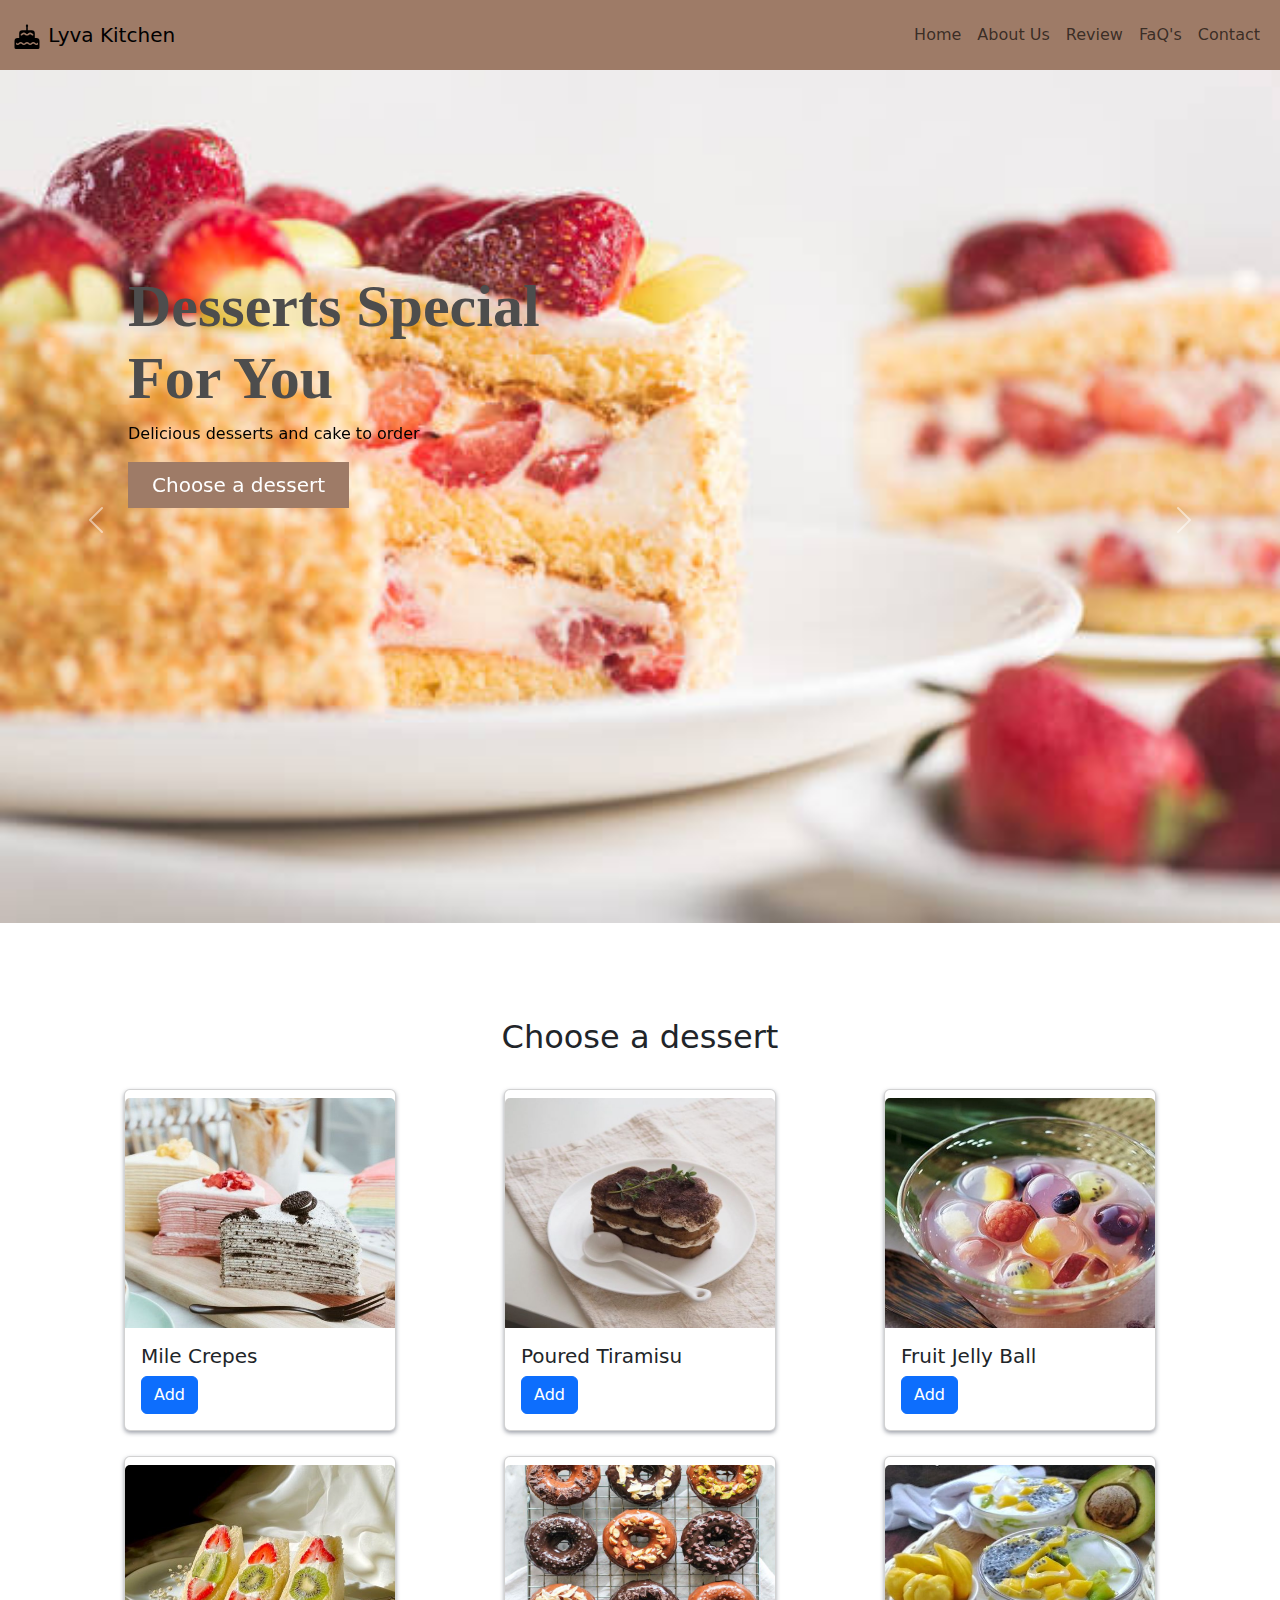
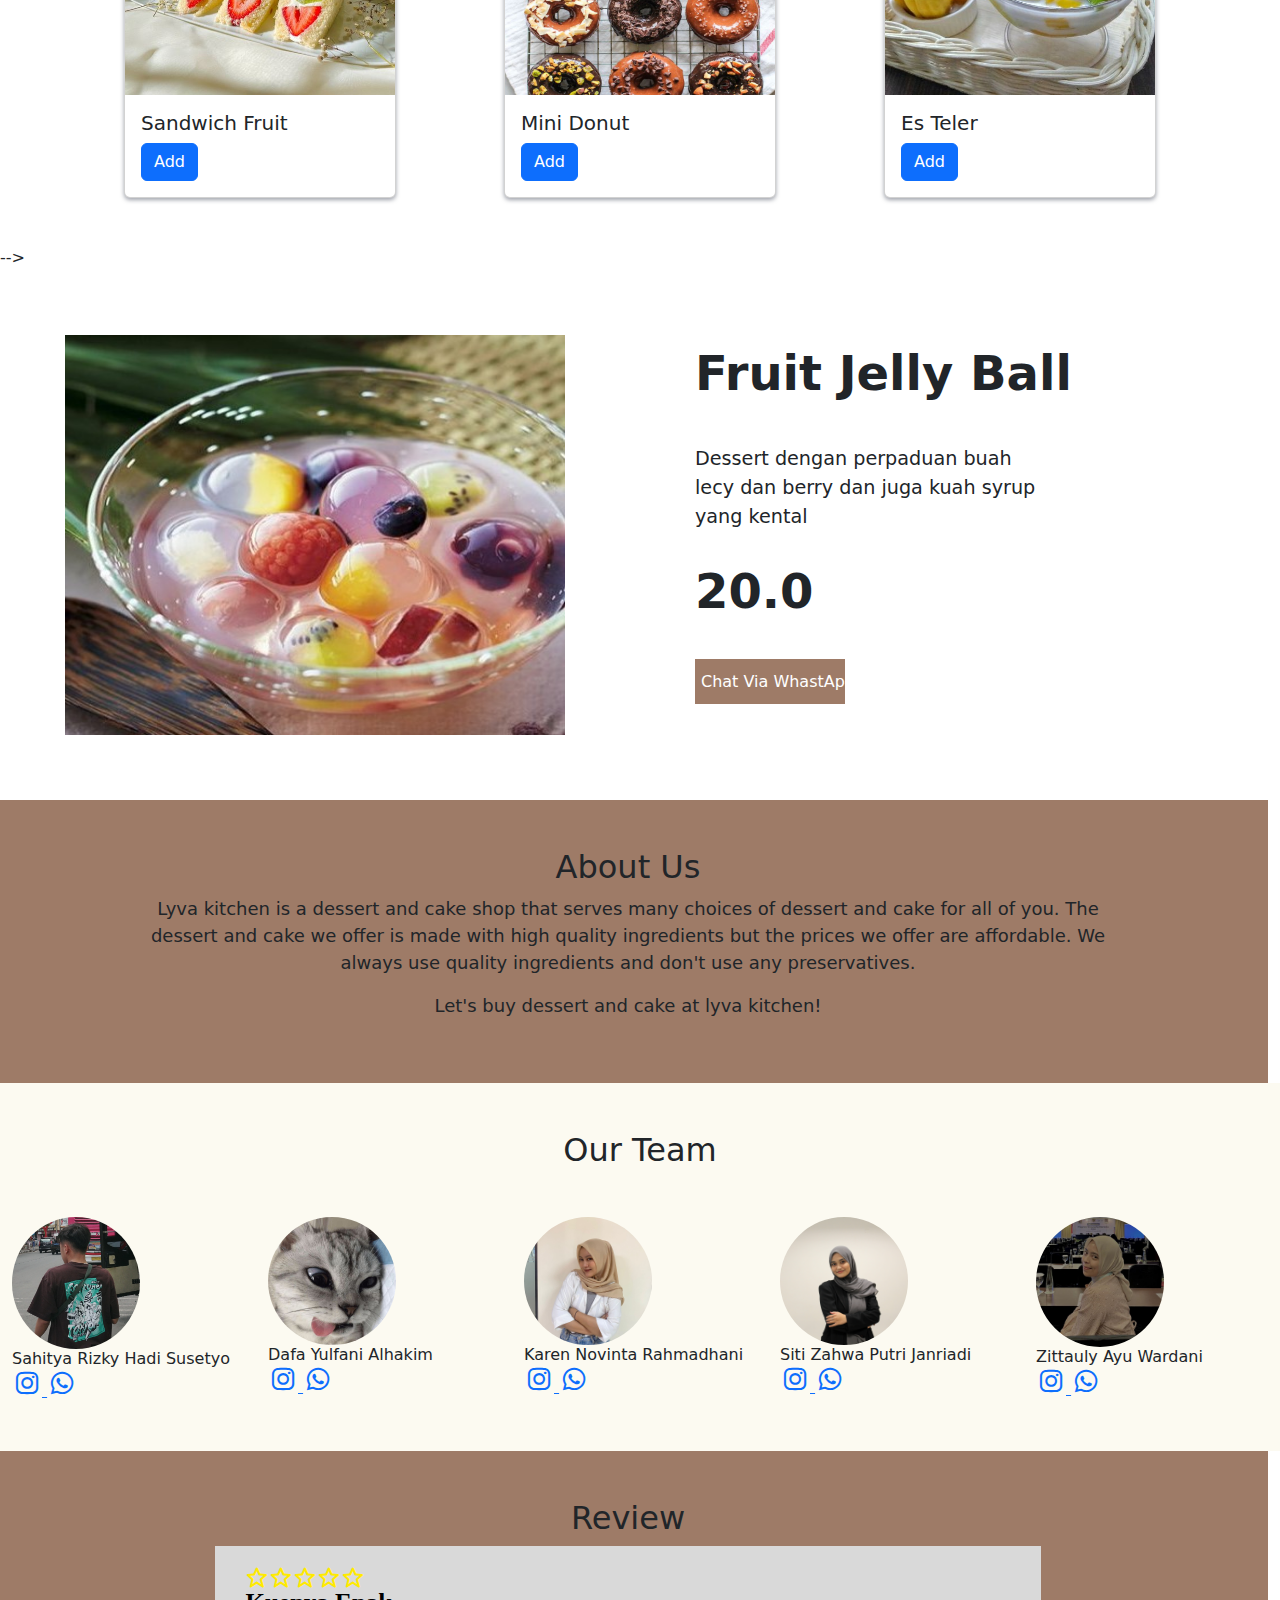
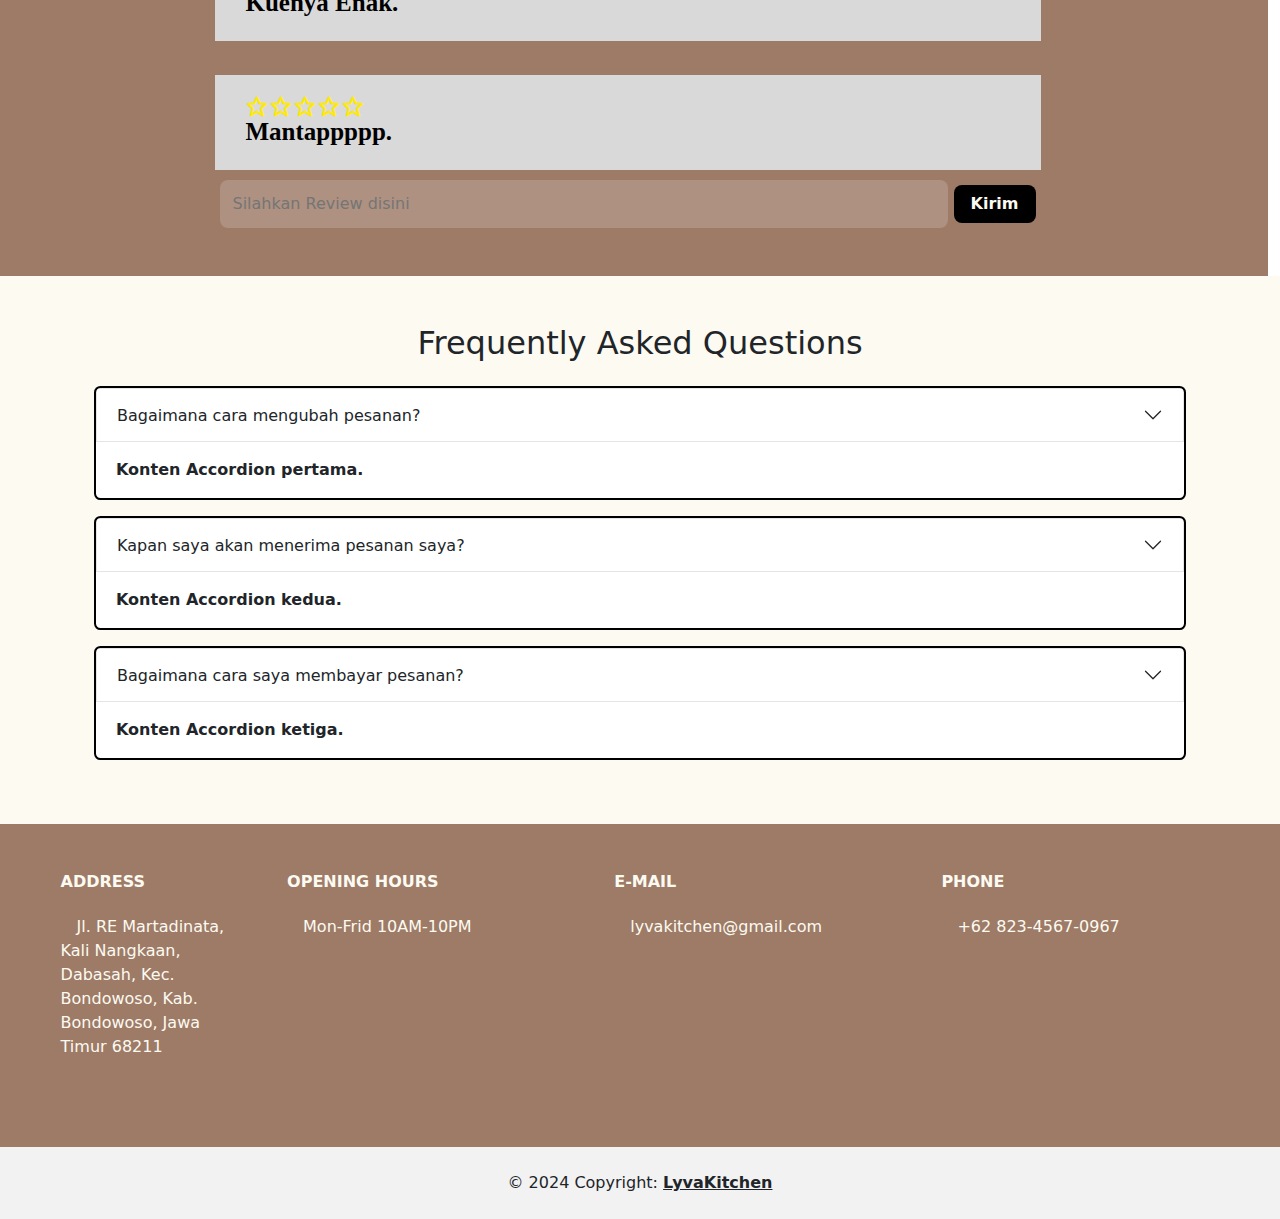
==== index.html @ 497e08cb "upload web" ====
<!DOCTYPE html>
<html lang="en">
<head>
    <meta charset="UTF-8">
    <meta name="viewport" content="width=device-width, initial-scale=1.0">
    <title>Document</title>

    <link rel="stylesheet" href="style.css">

    <!--Icon-->
    <link rel="stylesheet" href="https://cdn.jsdelivr.net/npm/boxicons@2.1.0/css/boxicons.min.css">

    <!-- Bootstrap CSS v5.2.1 -->
    <link href="https://cdn.jsdelivr.net/npm/bootstrap@5.3.3/dist/css/bootstrap.min.css" rel="stylesheet"
        integrity="sha384-QWTKZyjpPEjISv5WaRU9OFeRpok6YctnYmDr5pNlyT2bRjXh0JMhjY6hW+ALEwIH" crossorigin="anonymous" />
</head>
<body>
    <!--Navbar-->
    <nav class="navbar navbar-expand sticky-top" style="background-color: #9E7B67; height: 70px;">
        <div class="container-fluid">
            <div class="collapse navbar-collapse">
                <a class="navbar-brand me-auto" href="#">
                    <img src="assets/logocake.svg" alt="logo" width="30" height="25">
                    Lyva Kitchen
                </a>
                <ul class="navbar-nav">
                    <li class="navbar-item">
                        <a class="nav-link" href="#Home">Home</a>
                    </li>
                    <li class="navbar-item">
                        <a class="nav-link" href="#AboutUs">About Us</a>
                    </li>
                    <li class="navbar-item">
                        <a class="nav-link" href="#Review">Review</a>
                    </li>
                    <li class="navbar-item">
                        <a class="nav-link" href="#Faq's">FaQ's</a>
                    </li>
                    <li class="navbar-item">
                        <a class="nav-link" href="#Contact">Contact</a>
                    </li>
                </ul>
            </div>
        </div>
    </nav> 

    <!--HomePage(Carousel)-->
    <section id="Home">
    <div id="carouselExample" class="carousel slide">
      <div class="carousel-inner">
        <div class="carousel-item active">
          <img src="assets/carousel(1).jpg" class="d-block w-100" alt="...">
        </div>
        <div class="carousel-item">
          <img src="assets/carousel(2).jpg" class="d-block w-100" alt="...">
        </div>
        <div class="carousel-item">
          <img src="assets/carousel(3).jpg" class="d-block w-100" alt="...">
        </div>
      </div>
      <button class="carousel-control-prev" type="button" data-bs-target="#carouselExample" data-bs-slide="prev">
        <span class="carousel-control-prev-icon" aria-hidden="true"></span>
        <span class="visually-hidden">Previous</span>
      </button>
      <button class="carousel-control-next" type="button" data-bs-target="#carouselExample" data-bs-slide="next">
        <span class="carousel-control-next-icon" aria-hidden="true"></span>
        <span class="visually-hidden">Next</span>
      </button>
    </div>
    <div class="header-text fw-bold">
      <h1>Desserts Special For You</h1>
      <p>Delicious desserts and cake to order</p>
      <button href=main.html class="choose-btn text-white px-4 py-2">Choose a dessert</button>
    </div>
  </section>

    <!--Choose a dessert-->
    <div id="menu" class="container mt-5 mb-5">
      <h2 class="judul-section text-center">Choose a dessert</h2>
      <div class="row row-cols-1 row-cols-md-3 g-6">
        <div class="col">
          <div class="card">
          <img src="assets/mile crepes.jpg" class="card-img-top mt-2" alt="..." />
          <div class="card-body">
            <h5 class="card-title">Mile Crepes</h5>
            <a href="#" class="btn btn-primary">Add</a>
          </div>
        </div>
      </div>

      <div class="col">
        <div class="card">
          <img src="assets/poured tiramisu.jpg" class="card-img-top mt-2" alt="..." />
          <div class="card-body">
            <h5 class="card-title">Poured Tiramisu</h5>
            <a href="#" class="btn btn-primary">Add</a>
          </div>
        </div>
      </div>

      <div class="col">
        <div class="card">
          <img src="assets/fruit jely ball.jpg" class="card-img-top mt-2" alt="..." />
          <div class="card-body">
            <h5 class="card-title">Fruit Jelly Ball</h5>
            <a href="#" class="btn btn-primary">Add</a>
          </div>
        </div>
      </div>

        <div class="col">
          <div class="card">
          <img src="assets/sandwich fruit.jpg" class="card-img-top mt-2" alt="..." />
          <div class="card-body">
            <h5 class="card-title">Sandwich Fruit</h5>
            <a href="#" class="btn btn-primary">Add</a>
          </div>
        </div>
      </div>

      <div class="col">
        <div class="card">
          <img src="assets/mini donut.jpg" class="card-img-top mt-2" alt="..." />
          <div class="card-body">
            <h5 class="card-title">Mini Donut</h5>
            <a href="#" class="btn btn-primary">Add</a>
          </div>
        </div>
      </div>

      <div class="col">
        <div class="card">
          <img src="assets/es teler.jpg" class="card-img-top mt-2" alt="..." />
          <div class="card-body">
            <h5 class="card-title">Es Teler</h5>
            <a href="#" class="btn btn-primary">Add</a>
          </div>
        </div>
      </div>
      </div>
    </div> -->

    <!--Pricing-->
    <main>
			<div class="content">
				<img src="assets/fruit jely ball.jpg" class="img-content" alt="">
			</div>
			<div class="container-content">
				<div class="main-content">
					<h1>Fruit Jelly Ball</h1>
				</div>
				<div class="keterangan">
					<P>Dessert dengan perpaduan buah <br>lecy dan berry dan juga kuah syrup <br>yang kental</P>
				</div>
				<div class="harga">
					<p>20.0</p>
				</div>
				<form action="https://wa.me/6285879056125">
					<input class="mt-3" type="submit" href="" value="Chat Via WhastApp" id="submit">
				</form>
			</div>
	  </main>

    <!--About Us-->
    <section id="AboutUs" class="row justify-content-center w-100" style="box-sizing: border-box; background-color: #9E7B67;">
            <div class="col-10 text-center p-5">
                <h2>About Us</h2>
                <p class="fw-medium" style="font-size: 18px;">
                    Lyva kitchen is a dessert and cake shop that serves many choices of dessert and cake for all of you. 
                    The dessert and cake we offer is made with high quality ingredients but the prices we offer are affordable. 
                    We always use quality ingredients and don't use any preservatives.</p>
                <p class="fw-medium" style="font-size: 18px;">
                    Let's buy dessert and cake at lyva kitchen!</p>
            </div>
    </section>

    <!--Our Team-->
    <div class="container-fluid align-items-center py-5" style="background-color: #FCFAF1;">
      <h2 class="text-center mb-5">Our Team</h2>

        <div class="row">
          <div class="col">
            <img src="assets/sahit.jpg" class="rounded-circle" style="width: 8rem;">
            <h6 class="card-title">Sahitya Rizky Hadi Susetyo</h6>
            <!--icon instagram-->
            <a href="https://www.instagram.com/sahit.yaa?igsh=ajBsc2J5OXdwbTY1" target="_blank">
              <i class='bx bxl-instagram' style='font-size:30px;'></i>
            </a>
            <!--Icon whatsApp-->
            <a href="https://wa.me/+62895339385652" target="_blank">
              <i class='bx bxl-whatsapp' style='font-size:30px;'></i>
            </a>
          </div>

          <div class="col">
            <img src="assets/kucing1.jpg" class="rounded-circle" style="width: 8rem;">
            <h6 class="card-title">Dafa Yulfani Alhakim</h6>
            <!--icon instagram-->
            <a href="https://www.instagram.com/sahit.yaa?igsh=ajBsc2J5OXdwbTY1" target="_blank">
              <i class='bx bxl-instagram' style='font-size:30px;'></i>
            </a>
            <!--Icon whatsApp-->
            <a href="https://wa.me/+6285741078343" target="_blank">
              <i class='bx bxl-whatsapp' style='font-size:30px;'></i>
            </a>
          </div>

          <div class="col">
            <img src="assets/karen.jpg" class="rounded-circle" style="width: 8rem;">
            <h6 class="card-title">Karen Novinta Rahmadhani</h6>
            <!--icon instagram-->
            <a href="https://www.instagram.com/karennovitaa?igsh=MTY2ZmtmMGpqb3Q3eQ==" target="_blank">
              <i class='bx bxl-instagram' style='font-size:30px;'></i>
            </a>
            <!--Icon whatsApp-->
            <a href="https://wa.me/+628386467271" target="_blank">
              <i class='bx bxl-whatsapp' style='font-size:30px;'></i>
            </a>
          </div>

          <div class="col">
            <img src="assets/zahwa.jpg" class="rounded-circle" style="width: 8rem;">
            <h6 class="card-title">Siti Zahwa Putri Janriadi</h6>
            <!--icon instagram-->
            <a href="https://www.instagram.com/szaaahwa" target="_blank">
              <i class='bx bxl-instagram' style='font-size:30px;'></i>
            </a>
            <!--Icon whatsApp-->
            <a href="https://wa.me/+6285156998130" target="_blank">
              <i class='bx bxl-whatsapp' style='font-size:30px;'></i>
            </a>
          </div>

          <div class="col">
            <img src="assets/zitta.jpg" class="rounded-circle" style="width: 8rem;">
            <h6 class="card-title">Zittauly Ayu Wardani</h6>
            <!--icon instagram-->
            <a href="https://www.instagram.com/zittawardani?igsh=MTZlNnVpd2tkZXZ5MA%3D%3D&utm_source=qr" target="_blank">
              <i class='bx bxl-instagram' style='font-size:30px;'></i>
            </a>
            <!--Icon whatsApp-->
            <a href="https://wa.me/+6283847663334" target="_blank">
              <i class='bx bxl-whatsapp' style='font-size:30px;'></i>
            </a>
          </div>
        </div>
    </div>

    <!--Review-->
    <section id="Review" class="row justify-content-center w-100"
        style="box-sizing: border-box; background-color: #9E7B67;">
            <div class="col-10 text-center p-5">
                <h2>Review</h2>
                <div class="rating-container">
                  <div class="rating-bintang">
                      <i class='bx bx-star bintang1 inactive' style='color: #ffea00'  ></i>
                      <i class='bx bx-star bintang2' style='color:#ffea00'  ></i>
                      <i class='bx bx-star bintang3' style='color:#ffea00'  ></i>
                      <i class='bx bx-star bintang4' style='color:#ffea00'  ></i>
                      <i class='bx bx-star bintang5' style='color:#ffea00'  ></i>
                  </div>
                  <div class="comment">
                      <p> Kuenya Enak.</p>
                  </div>
              </div>
              <br>
              <div class="rating-container2">
                  <div class="rating-bintang2">
                      <i class='bx bx-star bintang1 inactive' style='color: #ffea00'  ></i>
                      <i class='bx bx-star bintang2' style='color:#ffea00'  ></i>
                      <i class='bx bx-star bintang3' style='color:#ffea00'  ></i>
                      <i class='bx bx-star bintang4' style='color:#ffea00'  ></i>
                      <i class='bx bx-star bintang5' style='color:#ffea00'  ></i>
                  </div>
                  <div class="comment-2">
                      <p> Mantappppp.</p>
                  </div>
              </div>
                      <input type="text" class="rounded-3 border-0 w-75 " placeholder="Silahkan Review disini"
                          style="padding: 12px; background-color: rgba(239, 236, 236, 0.2); box-sizing: border-box; outline: none; color: #FCFAF1;">
                      <button type="button" class="btn rounded-3 fw-bold px-3"
                          style="background-color: #000000; color: #FCFAF1;">Kirim</button>
                  </div>
              </div>
            </div>
    </section>

    <!--FaQ's-->
    <section id="Faq's" style="background-color: #FCFAF1;">
      <div class="container py-5">
          <h2 class="text-center">Frequently Asked Questions</h2>
          
            <div class="container mt-4">
              <div class="accordion accordion-flush" id="accordionFlushExample">
                <div class="accordion-item"
                  style="border: 2px solid #000000; border-radius: 0.40rem; margin-bottom: 1rem;">
                  <h2 class="accordion-header">
                      <button class="accordion-button collapsed" type="button" data-bs-toggle="collapse"
                          data-bs-target="#flush-collapseOne" aria-expanded="false"
                          aria-controls="flush-collapseOne"
                          style="background: transparent; outline: none; border: 1px solid rgba(0,0,0,0.1); font-weight: 500; box-shadow: none; border: 1px solid rgba(0,0,0,0.1);">
                          Bagaimana cara mengubah pesanan?
                      </button>
                    </h2>
                    <div id="flush-collapseOne" class="accordion-collapse collapse show" aria-labelledby="headingOne" data-bs-parent="#accordionExample">
                        <div class="accordion-body">
                            <strong>Konten Accordion pertama.</strong>
                        </div>
                    </div>
                </div>
                <div class="accordion-item"
                  style="border: 2px solid #000000; border-radius: 0.40rem; margin-bottom: 1rem;">
                  <h2 class="accordion-header">
                      <button class="accordion-button collapsed" type="button" data-bs-toggle="collapse"
                          data-bs-target="#flush-collapseTwo" aria-expanded="false"
                          aria-controls="flush-collapseTwo"
                          style="background: transparent; outline: none; border: 1px solid rgba(0,0,0,0.1); font-weight: 500; box-shadow: none; border: 1px solid rgba(0,0,0,0.1);">
                          Kapan saya akan menerima pesanan saya?
                      </button>
                    </h2>
                    <div id="flush-collapseTwo" class="accordion-collapse collapse show" aria-labelledby="headingTwo" data-bs-parent="#accordionExample">
                        <div class="accordion-body">
                            <strong>Konten Accordion kedua.</strong>
                        </div>
                    </div>
                </div>
                <div class="accordion-item"
                  style="border: 2px solid #000000; border-radius: 0.40rem; margin-bottom: 1rem;">
                  <h2 class="accordion-header">
                      <button class="accordion-button collapsed" type="button" data-bs-toggle="collapse"
                          data-bs-target="#flush-collapseThree" aria-expanded="false"
                          aria-controls="flush-collapseThree"
                          style="background: transparent; outline: none; border: 1px solid rgba(0,0,0,0.1); font-weight: 500; box-shadow: none; border: 1px solid rgba(0,0,0,0.1);">
                          Bagaimana cara saya membayar pesanan?
                      </button>
                    </h2>
                    <div id="flush-collapseThree" class="accordion-collapse collapse show" aria-labelledby="headingThree" data-bs-parent="#accordionExample">
                        <div class="accordion-body">
                            <strong>Konten Accordion ketiga.</strong>
                        </div>
                    </div>
                </div>
            </div>
        </div>
      </section>

      <!--Footer-->
      <footer id="Contact" class="container-fluid p-5" style="background-color: #9E7B67; color: #FCFAF1;">
        <div class="row justify-content-between">
          <div class="col-md-3 col-lg-2 col-xl-2 mx-auto mb-4">
            <h6 class="text-uppercase fw-bold mb-4">Address</h6>
            <p><i class="fas fa-home me-3"></i>Jl. RE Martadinata, Kali Nangkaan, Dabasah, Kec. Bondowoso, Kab. Bondowoso, Jawa Timur 68211</p>
          </div>
          <div class="col-md-4 col-lg-3 col-xl-3 mx-auto mb-md-0 mb-4">
            <h6 class="text-uppercase fw-bold mb-4">Opening Hours</h6>
            <p><i class="fas fa-home me-3"></i>Mon-Frid 10AM-10PM</p>
          </div>
          <div class="col-md-4 col-lg-3 col-xl-3 mx-auto mb-md-0 mb-4">
            <h6 class="text-uppercase fw-bold mb-4">E-mail</h6>
            <p><i class="fas fa-envelope me-3"></i>lyvakitchen@gmail.com</p>
          </div>
          <div class="col-md-4 col-lg-3 col-xl-3 mx-auto mb-md-0 mb-4">
            <h6 class="text-uppercase fw-bold mb-4">Phone</h6>
            <p><i class="fas fa-phone me-3"></i>+62 823-4567-0967</p>
          </div>
        </div>
      </footer>

        <!-- Copyright -->
        <div class="text-center p-4" style="background-color: rgba(0, 0, 0, 0.05);">© 2024 Copyright:
          <a class="text-reset fw-bold" href="https://www.instagram.com/lvya.kitchen?igsh=MXRzaGJobHVqZHUyNQ==">LyvaKitchen</a>
        </div>
      
                

    <!-- Bootstrap JavaScript Libraries -->
    <script src="https://cdn.jsdelivr.net/npm/@popperjs/core@2.11.8/dist/umd/popper.min.js"
        integrity="sha384-I7E8VVD/ismYTF4hNIPjVp/Zjvgyol6VFvRkX/vR+Vc4jQkC+hVqc2pM8ODewa9r" crossorigin="anonymous">
    </script>

    <script src="https://cdn.jsdelivr.net/npm/bootstrap@5.3.3/dist/js/bootstrap.min.js"
        integrity="sha384-0pUGZvbkm6XF6gxjEnlmuGrJXVbNuzT9qBBavbLwCsOGabYfZo0T0to5eqruptLy" crossorigin="anonymous">
    </script>
</body>
</html>
---- style.css ----
.carousel-item{
    width: 100vw;
    height: 100vh;
}
.header-text{
    position: absolute;
    top: 30%;
    left: 10%;
    z-index: 2;
    text-align: left;
}
.header-text h1{
    word-wrap: break-word;
    width: 500px;
    font-family: MADE Outer Sans;
    font-weight: bold;
    font-size: 60px;
    color: #4D4D4D;
}

.header-text p{
    font-weight:lighter;
    color: #000000;
}

.choose-btn{
    background-color: #9E7B67;
    outline: none;
    border: none;
    font-size: 20px;
    color: #FFFFFF;
    font-weight: lighter;
}

main{
    display: flex; 
     padding: 5px;
     margin: 0;
   }
   .img-content{
     width: 500px;
     height: 400px;
   }
   
   .content{
     padding: 30px;
     margin: 30px;
   
   }
   
   .container-content{
     padding: 30px;
     margin: 40px;
     display: flex;
     flex-direction: column;
   }
   
   
   .main-content{
    height: 100px;
   }
   
   .main-content h1{
     font-size: 3rem;
     font-weight: bolder;
   }
   
   .keterangan{
     font-size: larger;
     height: 110px;
   }
   
   
   .harga{
     font-size: 3rem;
     font-weight: bolder;
     margin-top: 0;
   }
   
   
   #submit{
     text-decoration: none;
     height: 45px;
     width: 150px;   
     border: none;
     background-color: #9E7B67;
     color: white;  
   }
   #submit:hover{
     transform: scale(1.2) translateY(10px);
     transition: .4s;
   }
   
   /* Responsive styles */
   @media only screen and (max-width: 576px) {
     /* Styles for extra small devices (phones) */
     .img-content {
       width: 100%;
       height: auto;
     }
     main{
       flex-direction: column;
     }
     .content {
       padding: 15px;
       margin: 15px;
     }
   
     .container-content {
       padding: 15px;
       margin: 20px;
     }
   
     .main-content h1 {
       font-size: 2rem;
     }
   
     .keterangan {
       height: auto;
     }
   
     .harga {
       font-size: 2rem;
     }
   }
   
   @media only screen and (min-width: 577px) and (max-width: 768px) {
     /* Styles for small devices (phones in landscape, small tablets) */
     .img-content {
       width: 100%;
       height: auto;
     }
   
     .content {
       padding: 20px;
       margin: 20px;
     }
     main{
       flex-direction: column;
     }
     .container-content {
       padding: 20px;
       margin: 30px;
     }
   
     .main-content h1 {
       font-size: 2.5rem;
     }
   
     .keterangan {
       height: auto;
     }
   
     .harga {
       font-size: 2.5rem;
     }
   }
   
   @media only screen and (min-width: 769px) and (max-width: 992px) {
     /* Styles for medium devices (tablets, laptops) */
     .img-content {
       width: 100%;
       height: auto;
     }
   
     .content {
       padding: 25px;
       margin: 25px;
     }
   
     .container-content {
       padding: 25px;
       margin: 35px;
     }
   
     .main-content h1 {
       font-size: 2.8rem;
     }
   
     .keterangan {
       height: auto;
     }
   
     .harga {
       font-size: 2.8rem;
     }
   }
   
   @media only screen and (min-width: 993px) and (max-width: 1200px) {
     /* Styles for large devices (desktops) */
     .img-content {
       width: 100%;
       height: auto;
     }
   
     .content {
       padding: 30px;
       margin: 30px;
     }
   
     .container-content {
       padding: 30px;
       margin: 40px;
     }
   
     .main-content h1 {
       font-size: 3rem;
     }
   
     .keterangan {
       height: auto;
     }
   
     .harga {
       font-size: 3rem;
     }
   }
   
   /* Add more media queries as needed for larger screen sizes */
   

.card {
    width: 17rem;
    margin: auto;
    margin-top: 25px;
    background-color: whitesmoke;
    border: none;
    font-weight: bold;
    box-shadow: 0 2px 4px rgba(122, 127, 139, 0.726);
}

.card:hover {
    transform: scale(1.05);
    border: solid 2px #9E7B67;
}

.card img {
    height: 230px;
}

.menu {
    list-style-type: none;
    font-family: MADE Outer Sans;
    margin: 0;
    padding-top: 30px;
    padding-right: 30px;
    display: flex;

}
  
.menu li {
    margin-right: 40px; /* Atur jarak antara item menu */
}
  
.menu li:last-child {
    margin-right: 30px;
}
  
.menu li a {
    color: #9E7B67;
    text-decoration: none;
    transition: color 0.3s ease;
}

.center {
    font-size: 20px;
    margin: 20px auto;
    margin-bottom: 20px;
    text-align: center;
    width: 100%;
    color: #9E7B67;
    padding-bottom: 10px;
}

.rating-bintang{
    display: flex;
    cursor: pointer;
    font-size: 24px;
    width: 100%;
}

.comment{
    border: none;
    outline: none;
    background-color: #D9D9D9(169, 168, 168);
    font-weight: bold;
    font-family: Inter;
    font-size: 25px;
    margin: 0px auto;
    margin-bottom: 0px;
    text-align: left;
    width: 100%;
    color: black;
}

.rating-container{
    display: flex;
    flex-direction: column;
    width: 700px;
    background-color: #D9D9D9;
    padding: 20px;
    border-radius: 0px;
    gap: 10px;
    margin: 0 auto;
    width: 85%;
    padding-left: 30px;
    line-height: 5px;
}

.rating-bintang2{
    display: flex;
    cursor: pointer;
    font-size: 24px;
    width: 100%;
}

.comment-2{
    border: none;
    outline: none;
    background-color: #D9D9D9(169, 168, 168);
    font-family: Inter;
    font-weight: bold;
    font-size: 25px;
    margin: 0px auto;
    margin-bottom: 0px;
    text-align: left;
    width: 100%;
    color: black;
}

.rating-container2{
    display: flex;
    flex-direction: column;
    width: 700px;
    background-color: #D9D9D9;
    padding: 20px;
    border-radius: 0px;
    gap: 10px;
    margin: 10px auto;
    width: 85%;
    padding-left: 30px;
    line-height: 5px;
}
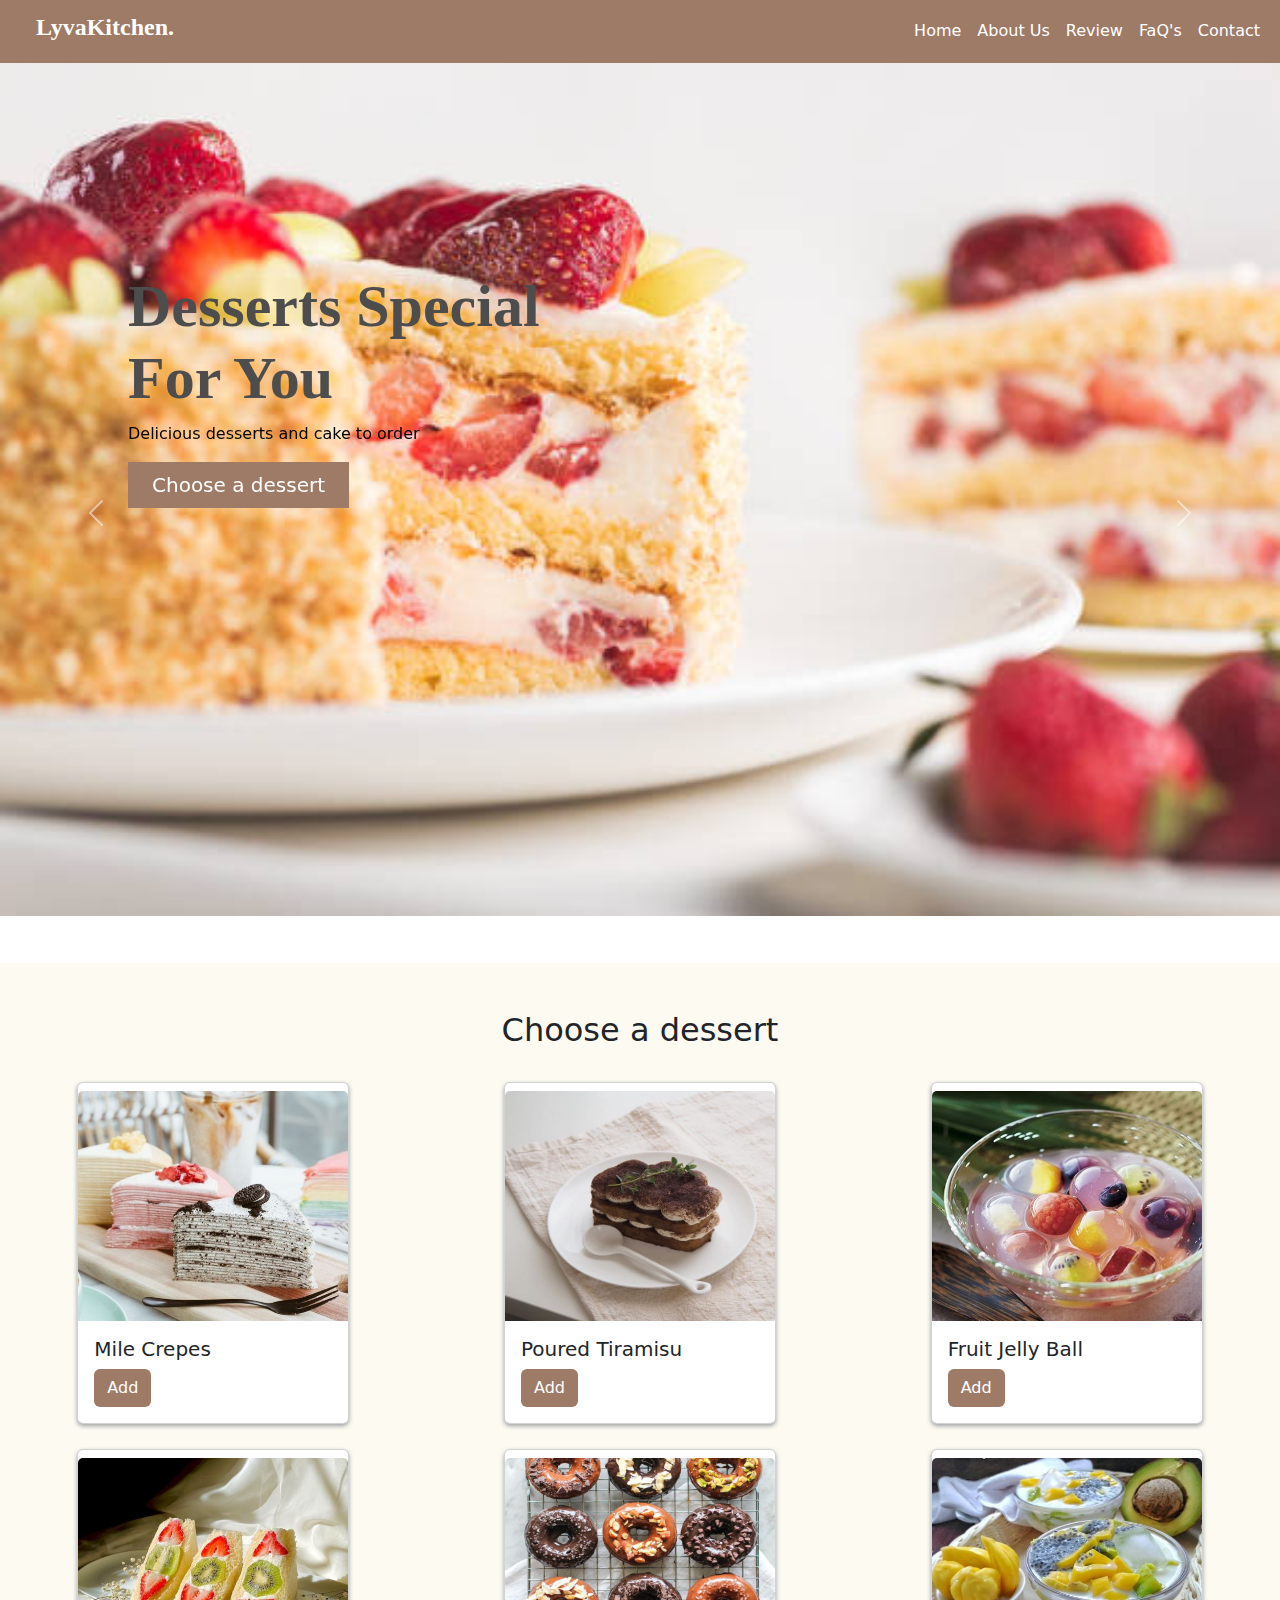
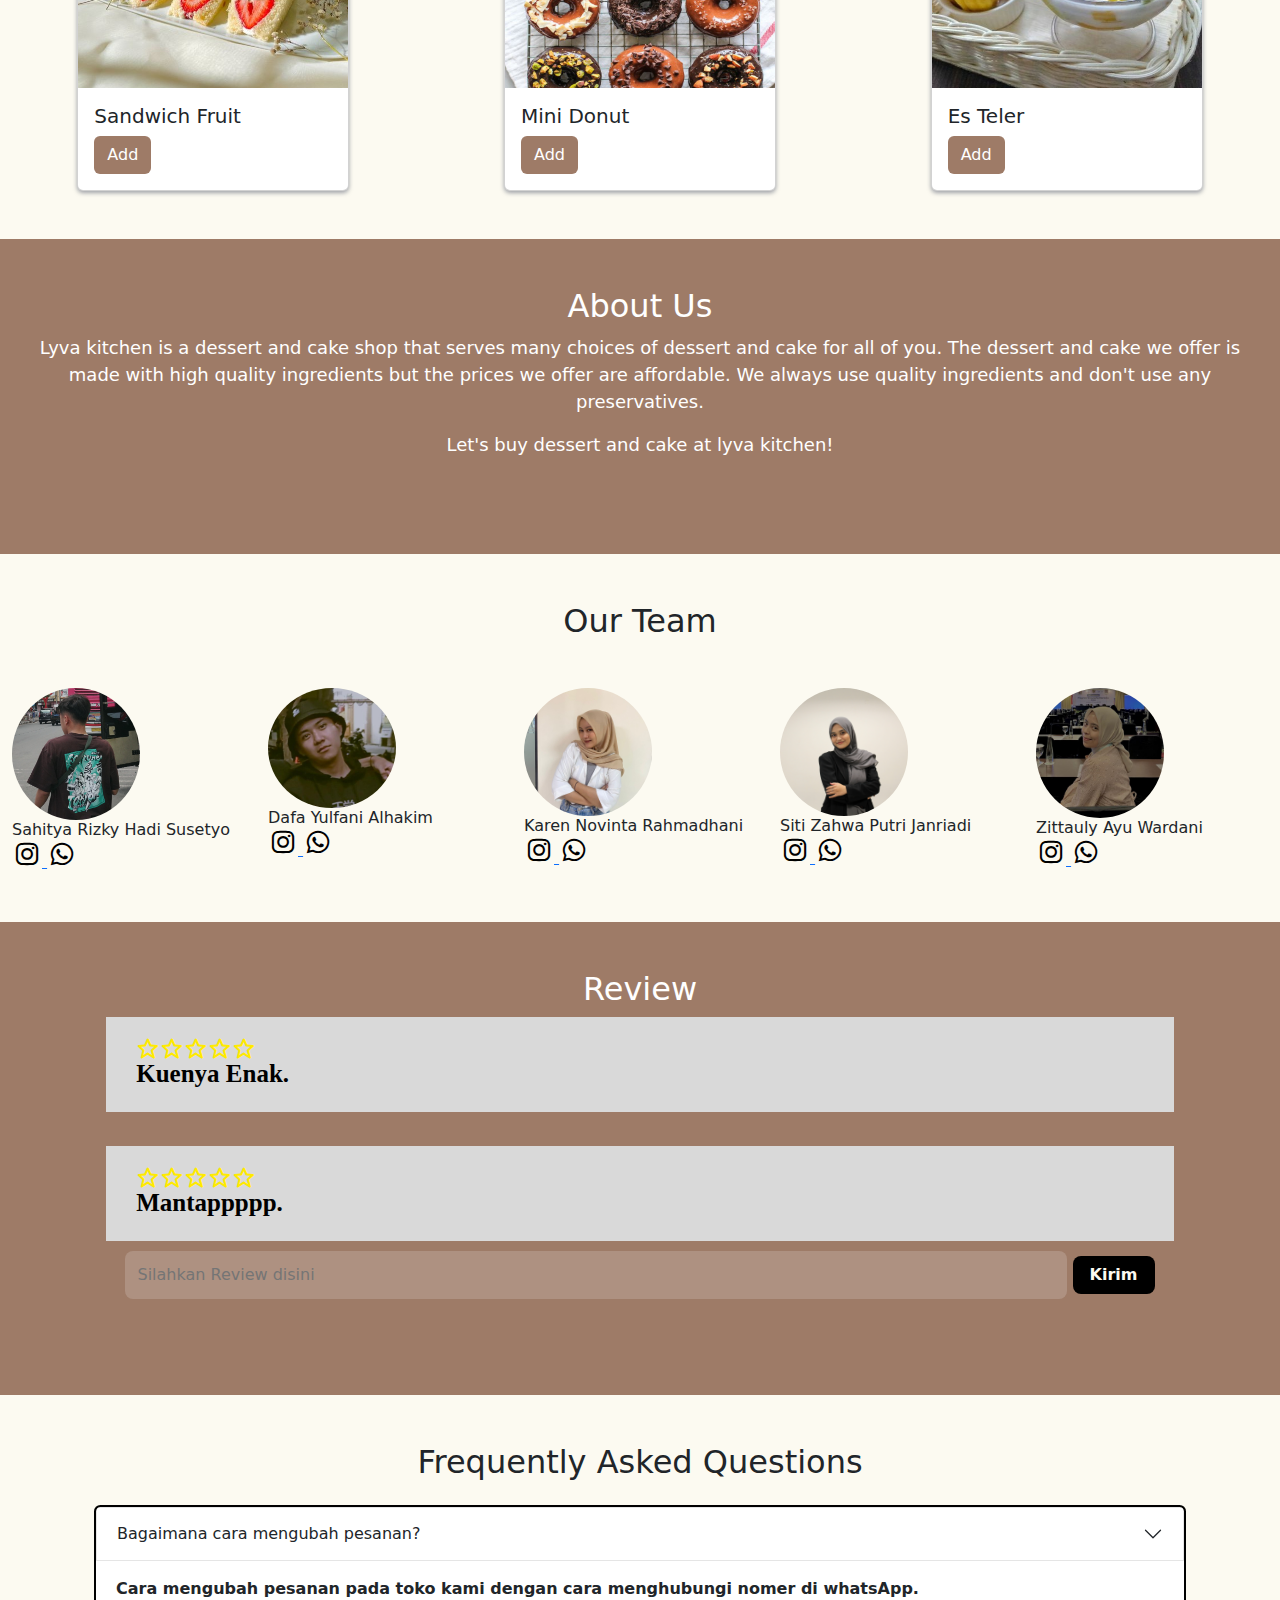
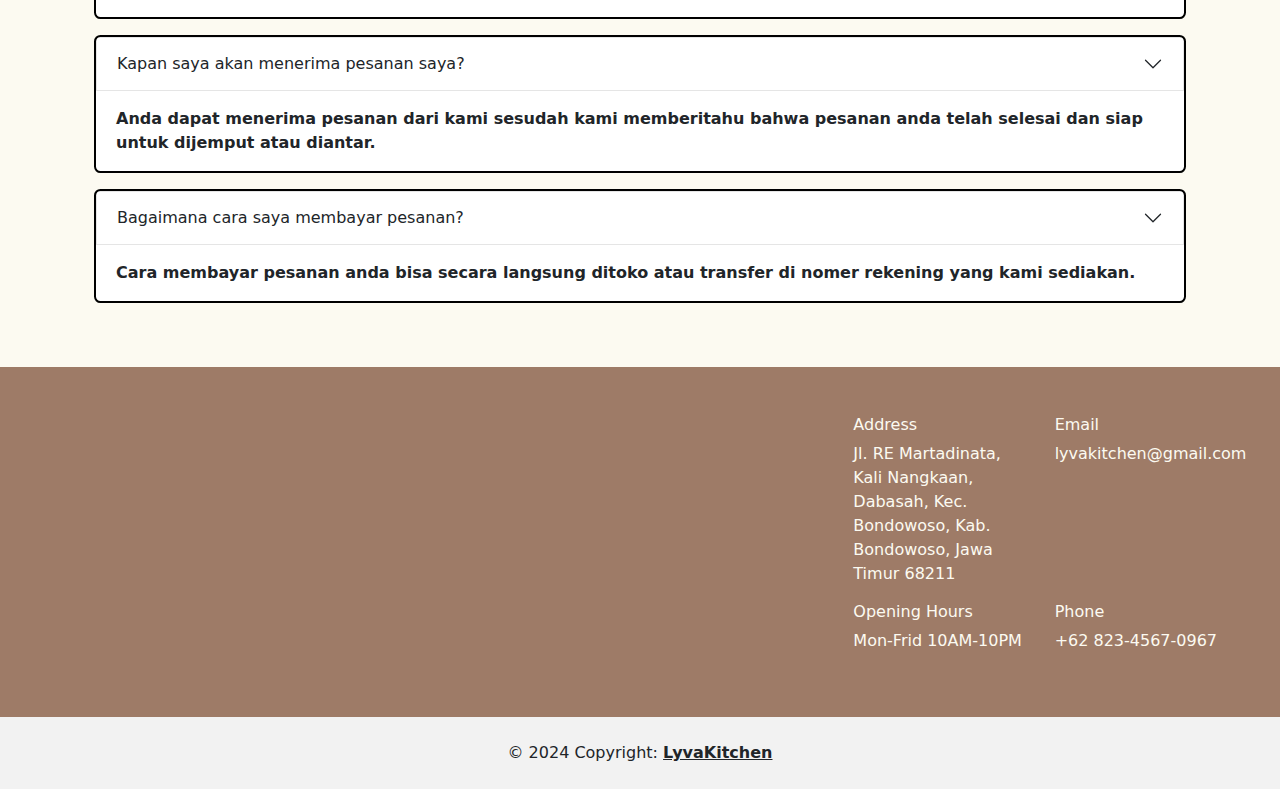
==== commit 37b27843: "first commit" ====
--- a/index.html
+++ b/index.html
@@ -3,7 +3,7 @@
 <head>
     <meta charset="UTF-8">
     <meta name="viewport" content="width=device-width, initial-scale=1.0">
-    <title>Document</title>
+    <title>Mini Project Team 5</title>
 
     <link rel="stylesheet" href="style.css">
 
@@ -16,28 +16,27 @@
 </head>
 <body>
     <!--Navbar-->
-    <nav class="navbar navbar-expand sticky-top" style="background-color: #9E7B67; height: 70px;">
+    <nav class="navbar navbar-expand sticky-top" style="background-color: #9E7B67;">
         <div class="container-fluid">
             <div class="collapse navbar-collapse">
-                <a class="navbar-brand me-auto" href="#">
-                    <img src="assets/logocake.svg" alt="logo" width="30" height="25">
-                    Lyva Kitchen
+                <a class="navbar-brand me-auto" href="#" >
+                  <h1 class="logo-text ms-4 fw-bolder">LyvaKitchen.</h1>
                 </a>
                 <ul class="navbar-nav">
                     <li class="navbar-item">
-                        <a class="nav-link" href="#Home">Home</a>
-                    </li>
-                    <li class="navbar-item">
-                        <a class="nav-link" href="#AboutUs">About Us</a>
-                    </li>
-                    <li class="navbar-item">
-                        <a class="nav-link" href="#Review">Review</a>
-                    </li>
-                    <li class="navbar-item">
-                        <a class="nav-link" href="#Faq's">FaQ's</a>
-                    </li>
-                    <li class="navbar-item">
-                        <a class="nav-link" href="#Contact">Contact</a>
+                        <a class="nav-link" style="color: white;" href="#Home">Home</a>
+                    </li>
+                    <li class="navbar-item">
+                        <a class="nav-link" style="color: white;" href="#AboutUs">About Us</a>
+                    </li>
+                    <li class="navbar-item">
+                        <a class="nav-link" style="color: white;" href="#Review">Review</a>
+                    </li>
+                    <li class="navbar-item">
+                        <a class="nav-link" style="color: white;" href="#Faq's">FaQ's</a>
+                    </li>
+                    <li class="navbar-item">
+                        <a class="nav-link" style="color: white;" href="#Contact">Contact</a>
                     </li>
                 </ul>
             </div>
@@ -70,12 +69,12 @@
     <div class="header-text fw-bold">
       <h1>Desserts Special For You</h1>
       <p>Delicious desserts and cake to order</p>
-      <button href=main.html class="choose-btn text-white px-4 py-2">Choose a dessert</button>
+      <button class="choose-btn text-white px-4 py-2"><a href="#menu" style="text-decoration: none; color: white;">Choose a dessert</a></button>
     </div>
   </section>
 
     <!--Choose a dessert-->
-    <div id="menu" class="container mt-5 mb-5">
+    <div id="menu" class="container-fluid align-items-center py-5" style="background-color: #FCFAF1;">
       <h2 class="judul-section text-center">Choose a dessert</h2>
       <div class="row row-cols-1 row-cols-md-3 g-6">
         <div class="col">
@@ -83,7 +82,7 @@
           <img src="assets/mile crepes.jpg" class="card-img-top mt-2" alt="..." />
           <div class="card-body">
             <h5 class="card-title">Mile Crepes</h5>
-            <a href="#" class="btn btn-primary">Add</a>
+            <a href="mile.html" class="btn" style="background-color: #9E7B67; color: #ffff;">Add</a>
           </div>
         </div>
       </div>
@@ -93,85 +92,64 @@
           <img src="assets/poured tiramisu.jpg" class="card-img-top mt-2" alt="..." />
           <div class="card-body">
             <h5 class="card-title">Poured Tiramisu</h5>
-            <a href="#" class="btn btn-primary">Add</a>
-          </div>
-        </div>
-      </div>
-
-      <div class="col">
+            <a href="poured.html" class="btn" style="background-color: #9E7B67; color: #ffff;">Add</a>
+          </div>
+        </div>
+      </div>
+
+      <div class="col" id="fruit-jelly-ball">
         <div class="card">
           <img src="assets/fruit jely ball.jpg" class="card-img-top mt-2" alt="..." />
           <div class="card-body">
             <h5 class="card-title">Fruit Jelly Ball</h5>
-            <a href="#" class="btn btn-primary">Add</a>
-          </div>
-        </div>
-      </div>
-
-        <div class="col">
+            <a href="fruitjelly.html" class="btn" style="background-color: #9E7B67; color: #ffff;">Add</a>
+          </div>
+        </div>
+      </div>
+
+        <div class="col" id="sandwich-fruit">
           <div class="card">
           <img src="assets/sandwich fruit.jpg" class="card-img-top mt-2" alt="..." />
           <div class="card-body">
             <h5 class="card-title">Sandwich Fruit</h5>
-            <a href="#" class="btn btn-primary">Add</a>
-          </div>
-        </div>
-      </div>
-
-      <div class="col">
+            <a href="sandwich.html" class="btn" style="background-color: #9E7B67; color: #ffff;">Add</a>
+          </div>
+        </div>
+      </div>
+
+      <div class="col" id="mini-donut">
         <div class="card">
           <img src="assets/mini donut.jpg" class="card-img-top mt-2" alt="..." />
           <div class="card-body">
             <h5 class="card-title">Mini Donut</h5>
-            <a href="#" class="btn btn-primary">Add</a>
-          </div>
-        </div>
-      </div>
-
-      <div class="col">
+            <a href="donut.html" class="btn" style="background-color: #9E7B67; color: #ffff;">Add</a>
+          </div>
+        </div>
+      </div>
+
+      <div class="col" id="es-teler">
         <div class="card">
           <img src="assets/es teler.jpg" class="card-img-top mt-2" alt="..." />
           <div class="card-body">
             <h5 class="card-title">Es Teler</h5>
-            <a href="#" class="btn btn-primary">Add</a>
-          </div>
-        </div>
-      </div>
-      </div>
-    </div> -->
-
-    <!--Pricing-->
-    <main>
-			<div class="content">
-				<img src="assets/fruit jely ball.jpg" class="img-content" alt="">
-			</div>
-			<div class="container-content">
-				<div class="main-content">
-					<h1>Fruit Jelly Ball</h1>
-				</div>
-				<div class="keterangan">
-					<P>Dessert dengan perpaduan buah <br>lecy dan berry dan juga kuah syrup <br>yang kental</P>
-				</div>
-				<div class="harga">
-					<p>20.0</p>
-				</div>
-				<form action="https://wa.me/6285879056125">
-					<input class="mt-3" type="submit" href="" value="Chat Via WhastApp" id="submit">
-				</form>
-			</div>
-	  </main>
+            <a href="esteler.html" class="btn" style="background-color: #9E7B67; color: #ffff;">Add</a>
+          </div>
+        </div>
+      </div>
+      </div>
+    </div>
 
     <!--About Us-->
-    <section id="AboutUs" class="row justify-content-center w-100" style="box-sizing: border-box; background-color: #9E7B67;">
-            <div class="col-10 text-center p-5">
-                <h2>About Us</h2>
-                <p class="fw-medium" style="font-size: 18px;">
-                    Lyva kitchen is a dessert and cake shop that serves many choices of dessert and cake for all of you. 
-                    The dessert and cake we offer is made with high quality ingredients but the prices we offer are affordable. 
-                    We always use quality ingredients and don't use any preservatives.</p>
-                <p class="fw-medium" style="font-size: 18px;">
-                    Let's buy dessert and cake at lyva kitchen!</p>
-            </div>
+    <section id="AboutUs" class="container-fluid align-items-center py-5" style="box-sizing: border-box; background-color: #9E7B67; color: white;">
+      <div class="text-center mb-5">
+        <h2>About Us</h2>
+          <p class="fw-medium" style="font-size: 18px;">
+            Lyva kitchen is a dessert and cake shop that serves many choices of dessert and cake for all of you. 
+            The dessert and cake we offer is made with high quality ingredients but the prices we offer are affordable. 
+            We always use quality ingredients and don't use any preservatives.</p>
+          <p class="fw-medium" style="font-size: 18px;">
+            Let's buy dessert and cake at lyva kitchen!</p>
+          </div>
     </section>
 
     <!--Our Team-->
@@ -184,24 +162,24 @@
             <h6 class="card-title">Sahitya Rizky Hadi Susetyo</h6>
             <!--icon instagram-->
             <a href="https://www.instagram.com/sahit.yaa?igsh=ajBsc2J5OXdwbTY1" target="_blank">
-              <i class='bx bxl-instagram' style='font-size:30px;'></i>
+              <i class='bx bxl-instagram' style='font-size:30px; color:#000000;'></i>
             </a>
             <!--Icon whatsApp-->
             <a href="https://wa.me/+62895339385652" target="_blank">
-              <i class='bx bxl-whatsapp' style='font-size:30px;'></i>
-            </a>
-          </div>
-
-          <div class="col">
-            <img src="assets/kucing1.jpg" class="rounded-circle" style="width: 8rem;">
+              <i class='bx bxl-whatsapp' style='font-size:30px;color:#000000;'></i>
+            </a>
+          </div>
+
+          <div class="col">
+            <img src="assets/dafa.png" class="rounded-circle" style="width: 8rem;">
             <h6 class="card-title">Dafa Yulfani Alhakim</h6>
             <!--icon instagram-->
-            <a href="https://www.instagram.com/sahit.yaa?igsh=ajBsc2J5OXdwbTY1" target="_blank">
-              <i class='bx bxl-instagram' style='font-size:30px;'></i>
+            <a href="https://www.instagram.com/dafa_alhakim?igsh=YzJ6eGFlN3RoMGFj" target="_blank">
+              <i class='bx bxl-instagram' style='font-size:30px;color:#000000;'></i>
             </a>
             <!--Icon whatsApp-->
             <a href="https://wa.me/+6285741078343" target="_blank">
-              <i class='bx bxl-whatsapp' style='font-size:30px;'></i>
+              <i class='bx bxl-whatsapp' style='font-size:30px;color:#000000;'></i>
             </a>
           </div>
 
@@ -210,11 +188,11 @@
             <h6 class="card-title">Karen Novinta Rahmadhani</h6>
             <!--icon instagram-->
             <a href="https://www.instagram.com/karennovitaa?igsh=MTY2ZmtmMGpqb3Q3eQ==" target="_blank">
-              <i class='bx bxl-instagram' style='font-size:30px;'></i>
+              <i class='bx bxl-instagram' style='font-size:30px;color:#000000;'></i>
             </a>
             <!--Icon whatsApp-->
             <a href="https://wa.me/+628386467271" target="_blank">
-              <i class='bx bxl-whatsapp' style='font-size:30px;'></i>
+              <i class='bx bxl-whatsapp' style='font-size:30px;color:#000000;'></i>
             </a>
           </div>
 
@@ -223,11 +201,11 @@
             <h6 class="card-title">Siti Zahwa Putri Janriadi</h6>
             <!--icon instagram-->
             <a href="https://www.instagram.com/szaaahwa" target="_blank">
-              <i class='bx bxl-instagram' style='font-size:30px;'></i>
+              <i class='bx bxl-instagram' style='font-size:30px;color:#000000;'></i>
             </a>
             <!--Icon whatsApp-->
             <a href="https://wa.me/+6285156998130" target="_blank">
-              <i class='bx bxl-whatsapp' style='font-size:30px;'></i>
+              <i class='bx bxl-whatsapp' style='font-size:30px;color:#000000;'></i>
             </a>
           </div>
 
@@ -236,20 +214,20 @@
             <h6 class="card-title">Zittauly Ayu Wardani</h6>
             <!--icon instagram-->
             <a href="https://www.instagram.com/zittawardani?igsh=MTZlNnVpd2tkZXZ5MA%3D%3D&utm_source=qr" target="_blank">
-              <i class='bx bxl-instagram' style='font-size:30px;'></i>
+              <i class='bx bxl-instagram' style='font-size:30px;color:#000000;'></i>
             </a>
             <!--Icon whatsApp-->
             <a href="https://wa.me/+6283847663334" target="_blank">
-              <i class='bx bxl-whatsapp' style='font-size:30px;'></i>
+              <i class='bx bxl-whatsapp' style='font-size:30px;color:#000000;'></i>
             </a>
           </div>
         </div>
     </div>
 
     <!--Review-->
-    <section id="Review" class="row justify-content-center w-100"
-        style="box-sizing: border-box; background-color: #9E7B67;">
-            <div class="col-10 text-center p-5">
+    <section id="Review" class="container-fluid align-items-center py-5"
+        style="box-sizing: border-box; background-color: #9E7B67; color: white;">
+            <div class="text-center mb-5">
                 <h2>Review</h2>
                 <div class="rating-container">
                   <div class="rating-bintang">
@@ -304,7 +282,7 @@
                     </h2>
                     <div id="flush-collapseOne" class="accordion-collapse collapse show" aria-labelledby="headingOne" data-bs-parent="#accordionExample">
                         <div class="accordion-body">
-                            <strong>Konten Accordion pertama.</strong>
+                            <strong>Cara mengubah pesanan pada toko kami dengan cara menghubungi nomer di whatsApp.</strong>
                         </div>
                     </div>
                 </div>
@@ -320,7 +298,7 @@
                     </h2>
                     <div id="flush-collapseTwo" class="accordion-collapse collapse show" aria-labelledby="headingTwo" data-bs-parent="#accordionExample">
                         <div class="accordion-body">
-                            <strong>Konten Accordion kedua.</strong>
+                            <strong>Anda dapat menerima pesanan dari kami sesudah kami memberitahu bahwa pesanan anda telah selesai dan siap untuk dijemput atau diantar.</strong>
                         </div>
                     </div>
                 </div>
@@ -336,7 +314,7 @@
                     </h2>
                     <div id="flush-collapseThree" class="accordion-collapse collapse show" aria-labelledby="headingThree" data-bs-parent="#accordionExample">
                         <div class="accordion-body">
-                            <strong>Konten Accordion ketiga.</strong>
+                            <strong>Cara membayar pesanan anda bisa secara langsung ditoko atau transfer di nomer rekening yang kami sediakan.</strong>
                         </div>
                     </div>
                 </div>
@@ -344,24 +322,39 @@
         </div>
       </section>
 
-      <!--Footer-->
       <footer id="Contact" class="container-fluid p-5" style="background-color: #9E7B67; color: #FCFAF1;">
-        <div class="row justify-content-between">
-          <div class="col-md-3 col-lg-2 col-xl-2 mx-auto mb-4">
-            <h6 class="text-uppercase fw-bold mb-4">Address</h6>
-            <p><i class="fas fa-home me-3"></i>Jl. RE Martadinata, Kali Nangkaan, Dabasah, Kec. Bondowoso, Kab. Bondowoso, Jawa Timur 68211</p>
-          </div>
-          <div class="col-md-4 col-lg-3 col-xl-3 mx-auto mb-md-0 mb-4">
-            <h6 class="text-uppercase fw-bold mb-4">Opening Hours</h6>
-            <p><i class="fas fa-home me-3"></i>Mon-Frid 10AM-10PM</p>
-          </div>
-          <div class="col-md-4 col-lg-3 col-xl-3 mx-auto mb-md-0 mb-4">
-            <h6 class="text-uppercase fw-bold mb-4">E-mail</h6>
-            <p><i class="fas fa-envelope me-3"></i>lyvakitchen@gmail.com</p>
-          </div>
-          <div class="col-md-4 col-lg-3 col-xl-3 mx-auto mb-md-0 mb-4">
-            <h6 class="text-uppercase fw-bold mb-4">Phone</h6>
-            <p><i class="fas fa-phone me-3"></i>+62 823-4567-0967</p>
+        <div class="row">
+          <div class="col-8 d-flex justify-content-start">
+            <!-- <h6>Address</h6> -->
+          </div>
+          <div class="col-2 d-flex justify-content-start">
+           <div class="address">
+            <h6>Address</h6>
+            <p>Jl. RE Martadinata, Kali Nangkaan, Dabasah, Kec. Bondowoso, Kab. Bondowoso, Jawa Timur 68211</p>
+           </div>
+          </div>
+          <div class="col-2 d-flex justify-content-start">
+            <div class="email">
+              <h6>Email</h6>
+              <p>lyvakitchen@gmail.com</p>
+            </div>
+          </div>
+        </div>
+        <div class="row">
+          <div class="col-8 d-flex justify-content-start">
+            <!-- <h6>Address</h6> -->
+          </div>
+          <div class="col-2 d-flex justify-content-start">
+            <div class="opening-hours">
+              <h6>Opening Hours</h6>
+              <p>Mon-Frid 10AM-10PM</p>
+            </div>
+          </div>
+          <div class="col-2 d-flex justify-content-start">
+            <div class="phone">
+              <h6>Phone</h6>
+              <p>+62 823-4567-0967</p>
+            </div>
           </div>
         </div>
       </footer>
@@ -370,10 +363,9 @@
         <div class="text-center p-4" style="background-color: rgba(0, 0, 0, 0.05);">© 2024 Copyright:
           <a class="text-reset fw-bold" href="https://www.instagram.com/lvya.kitchen?igsh=MXRzaGJobHVqZHUyNQ==">LyvaKitchen</a>
         </div>
-      
-                
 
     <!-- Bootstrap JavaScript Libraries -->
+    <script src="script.js"></script>
     <script src="https://cdn.jsdelivr.net/npm/@popperjs/core@2.11.8/dist/umd/popper.min.js"
         integrity="sha384-I7E8VVD/ismYTF4hNIPjVp/Zjvgyol6VFvRkX/vR+Vc4jQkC+hVqc2pM8ODewa9r" crossorigin="anonymous">
     </script>
--- a/style.css
+++ b/style.css
@@ -1,3 +1,8 @@
+.logo-text {
+  font-size: 24px;
+  font-family: MADE Outer Sans;
+  color: white;
+}
 
 .carousel-item{
     width: 100vw;
